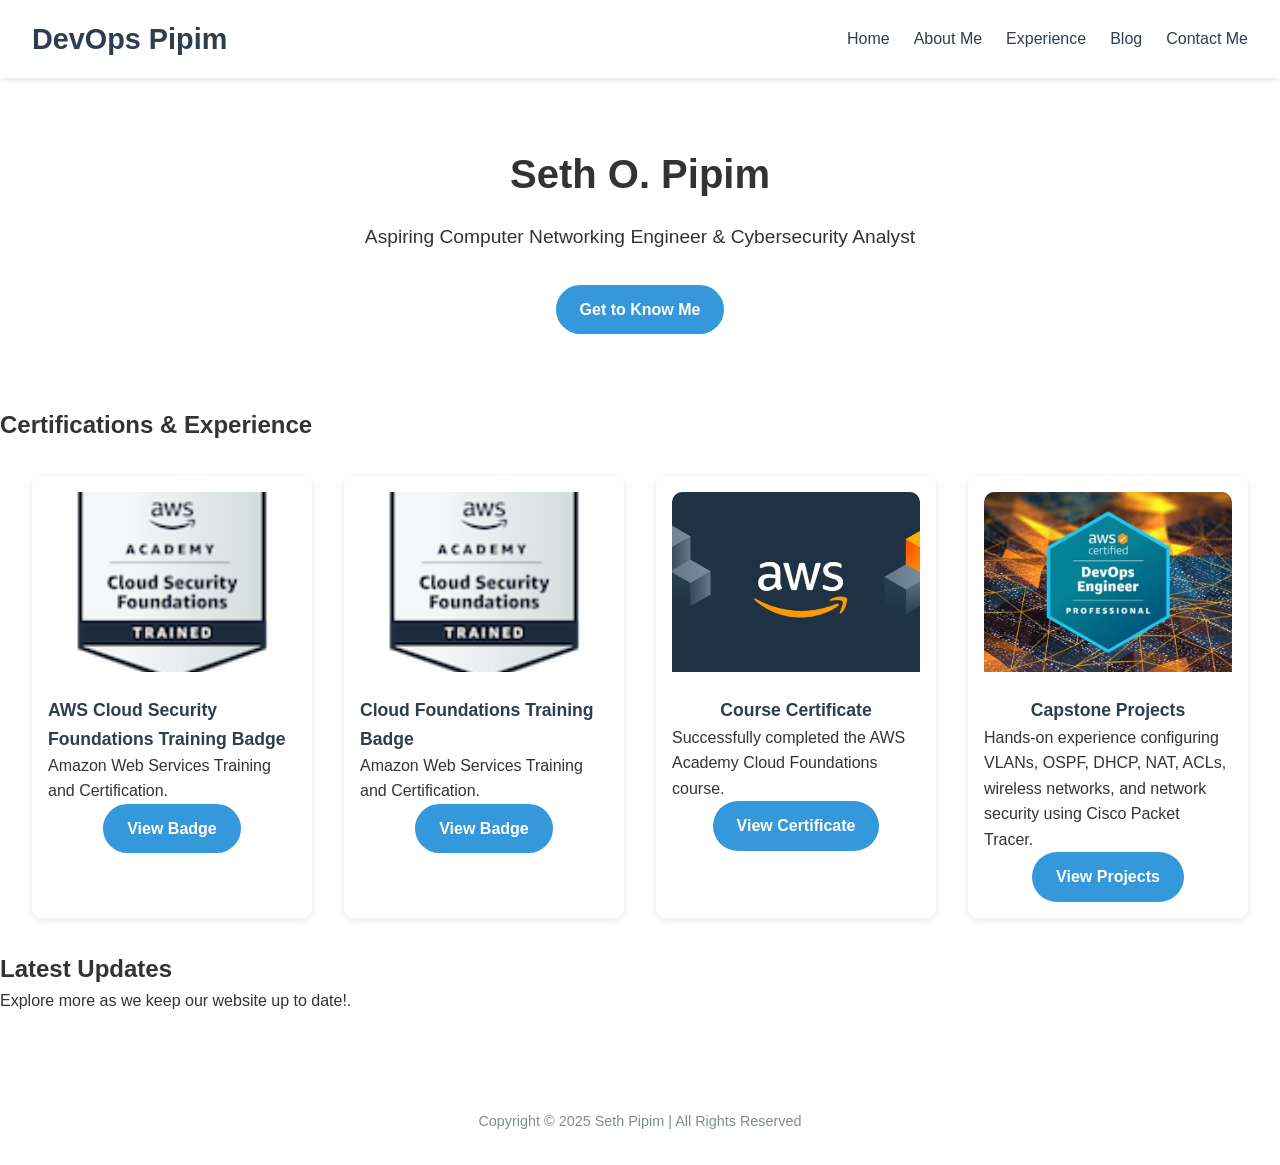
==== index.html @ a1886b6c "Add files via upload" ====
<!DOCTYPE html>
<html lang="en">
<head>
    <meta charset="UTF-8">
    <meta name="viewport" content="width=device-width, initial-scale=1.0">
    <title>My Portfolio | Home</title>
    <link rel="stylesheet" href="css/styles.css">
</head>
<body>
    <header>
        <div class="logo">DevOps Pipim</div>

    </div>

        <nav id="navbar">
            <ul>
                <li><a href="index.html">Home</a></li>
                <li><a href="about.html">About Me</a></li>
                <li><a href="experience.html">Experience</a></li>
                <li><a href="blog.html">Blog</a></li>
                <li><a href="contact.html">Contact Me</a></li>
            </ul>
        </nav>
    </header>
<main class="hero">
    <h1>Seth O. Pipim</h1>
    <p>Aspiring Computer Networking Engineer & Cybersecurity Analyst</p>
    <a href="about.html" class="btn">Get to Know Me</a>
</main>

<section class="featured-certifications">
    <h2>Certifications & Experience</h2>

    <div class="product-list">

        <!-- AWS Badge -->
        <div class="product-item">
            <img src="images/aws-badge1.jpg" alt="AWS Certified Badge">
            <h3>AWS Cloud Security Foundations Training Badge</h3>
            <p>Amazon Web Services Training and Certification.</p>
            <a href="https://www.credly.com/earner/earned/badge/8daf6d0a-c862-4500-a6c8-57380f58a74d" target="_blank" class="btn">
                View Badge
            </a>
        </div>

        <!-- Cisco Badge -->
        <div class="product-item">
            <img src="images/aws-badge.jpg" alt="Cisco Badge">
            <h3>Cloud Foundations Training Badge </h3>
            <p>Amazon Web Services Training and Certification.</p>
            <a href="https://www.credly.com/earner/earned/badge/d223d4c7-0373-4c2a-a7ab-c521e2bac5f9" target="_blank" class="btn">
                View Badge
            </a>
        </div>

        <!-- Course Certificate -->
        <div class="product-item">
            <img src="images/aws-certificate.jpg" alt="AWS Course Certificate">
            <h3>Course Certificate</h3>
            <p>Successfully completed the AWS Academy Cloud Foundations course.</p>
            <a href="certificates/AWS_Cloud_Foundations_Certificate.pdf" target="_blank" class="btn">
                View Certificate
            </a>
        </div>

        <!-- Projects -->
        <div class="product-item">
            <img src="images/network-project.jpg" alt="Networking Projects">
            <h3>Capstone Projects</h3>
            <p>Hands-on experience configuring VLANs, OSPF, DHCP, NAT, ACLs, wireless networks, and network security using Cisco Packet Tracer.</p>
            <a href="projects.html" class="btn">
                View Projects
            </a>
        </div>

    </div>
</section>

    <section class="updates">
        <h2>Latest Updates</h2>
        <p>Explore more as we keep our website up to date!.</p>
    </section>

    <footer>
        <p>Copyright &copy; 2025 Seth Pipim | All Rights Reserved</p>
    </footer>
</body>
</html>
---- css/styles.css ----
/* Seth Pipim */
/* Semester Final Project CSS */


/* Removes default margin and padding 
from elements and set box size */
* {
    margin: 0;
    padding: 0;
    box-sizing: border-box;
    font-family: 'Poppins', sans-serif;
}


/* Body styling */
body {
    background-color: #ffffff;
    color: #333;
    line-height: 1.6;
}


/* Header styling */
header {
    background: #ffffff;
    padding: 1rem 2rem;
    box-shadow: 0 2px 5px rgba(0, 0, 0, 0.1);
    display: flex;
    align-items: center;
    justify-content: space-between;
    position: sticky;
    top: 0;
    z-index: 999;
    animation: slideFadeDown 1.5s ease;
}


/* Logo styling */
.logo {
    font-size: 1.8rem;
    font-weight: 600;
    color: #2c3e50;
}


/* Navigation menu */
nav ul {
    list-style: none;
    display: flex;
    gap: 1.5rem;
}


nav a {
    text-decoration: none;
    color: #2c3e50;
    font-weight: 500;
    transition: color 0.3s ease;
}


nav a:hover {
    color: #3498db;
}


/* Main sections */
.hero, 
.about, 
.products, 
.blog, 
.contact {
    padding: 4rem 2rem;
    text-align: center;
    animation: fadeIn 2s ease;
}


/* Page headings */
.hero h1, 
.about h1, 
.products h1, 
.blog h1, 
.contact h1 {
    font-size: 2.5rem;
    margin-bottom: 1rem;
    animation: fadeInDown 1.2s ease forwards;
}


/* Paragraph styling */
.hero p {
    font-size: 1.2rem;
    margin-bottom: 2rem;
    animation: fadeIn 2s ease forwards;
}


/* Buttons */
.btn {
    background-color: #3498db;
    color: #fff;
    padding: 0.75rem 1.5rem;
    border-radius: 30px;
    text-decoration: none;
    font-weight: 600;
    position: relative;
    overflow: hidden;
    transition: background-color 0.4s, transform 0.4s;
    display: inline-block;
}


.btn:hover {
    background-color: #2980b9;
    transform: translateY(-3px);
}


/* Footer */
footer {
    background: #ffffff;
    text-align: center;
    padding: 2rem;
    margin-top: 4rem;
    font-size: 0.9rem;
    color: #7f8c8d;
    animation: fadeIn 3s ease;
}


/* Social icons */
.social-icons a {
    margin: 0 0.5rem;
    color: #2c3e50;
    font-size: 1.2rem;
    transition: color 0.3s ease;
}


.social-icons a:hover {
    color: #3498db;
}


/* Product grid */
.product-list {
    display: grid;
    grid-template-columns: repeat(auto-fit, minmax(220px, 1fr));
    gap: 2rem;
    padding: 2rem;
}


/* Product cards */
.product-item {
    background: #ffffff;
    padding: 1rem;
    border-radius: 10px;
    box-shadow: 0 2px 8px rgba(0,0,0,0.1);
    transition: transform 0.3s ease, box-shadow 0.3s ease;
    display: flex;
    flex-direction: column;
    align-items: center;
}


.product-item img {
    width: 100%;
    height: 180px;
    object-fit: cover;
    border-radius: 10px 10px 0 0;
    margin-bottom: 1rem;
}


.product-item:hover {
    transform: translateY(-5px);
    box-shadow: 0 6px 15px rgba(0,0,0,0.15);
}


.product-item h3 {
    margin-top: 0.5rem;
    font-size: 1.1rem;
    color: #2c3e50;
}


/* Blog articles */
article {
    background: #ffffff;
    margin: 2rem auto;
    padding: 2rem;
    border-radius: 10px;
    max-width: 800px;
    box-shadow: 0 2px 8px rgba(0,0,0,0.05);
}


/* ============================= */
/* CONTACT FORM CSS */
/* ============================= */


.contact form {
    max-width: 600px;
    margin: 2rem auto;
    display: flex;
    flex-direction: column;
    gap: 1rem;
    text-align: left;
    background: #ffffff;
    padding: 2rem;
    border-radius: 10px;
    box-shadow: 0 2px 8px rgba(0,0,0,0.1);
}


.contact label {
    font-weight: 600;
    color: #2c3e50;
}


.contact input,
.contact textarea {
    width: 100%;
    padding: 12px;
    border: 1px solid #ccc;
    border-radius: 8px;
    font-size: 1rem;
}


.contact input:focus,
.contact textarea:focus {
    outline: none;
    border-color: #3498db;
}


.contact button {
    background-color: #3498db;
    color: white;
    padding: 0.75rem 1.5rem;
    border: none;
    border-radius: 30px;
    font-size: 1rem;
    font-weight: 600;
    cursor: pointer;
    transition: 0.3s ease;
}


.contact button:hover {
    background-color: #2980b9;
    transform: translateY(-3px);
}


.contact h2 {
    margin-top: 3rem;
    color: #2c3e50;
}


/* Animations */

@keyframes fadeInDown {
    0% {
        opacity: 0;
        transform: translateY(-30px);
    }

    100% {
        opacity: 1;
        transform: translateY(0);
    }
}


@keyframes fadeInUp {
    0% {
        opacity: 0;
        transform: translateY(30px);
    }

    100% {
        opacity: 1;
        transform: translateY(0);
    }
}


@keyframes fadeIn {
    0% {
        opacity: 0;
    }

    100% {
        opacity: 1;
    }
}


@keyframes slideFadeDown {
    0% {
        opacity: 0;
        transform: translateY(-40px);
    }

    100% {
        opacity: 1;
        transform: translateY(0);
    }
}


/* Mobile Responsive Design */

@media (max-width: 768px) {

    nav ul {
        flex-direction: column;
        align-items: center;
        gap: 1rem;
    }


    .hero,
    .about,
    .products,
    .blog,
    .contact {
        padding: 2rem 1rem;
    }


    .logo {
        font-size: 1.5rem;
    }


    .contact form {
        width: 100%;
        padding: 1.5rem;
    }

}
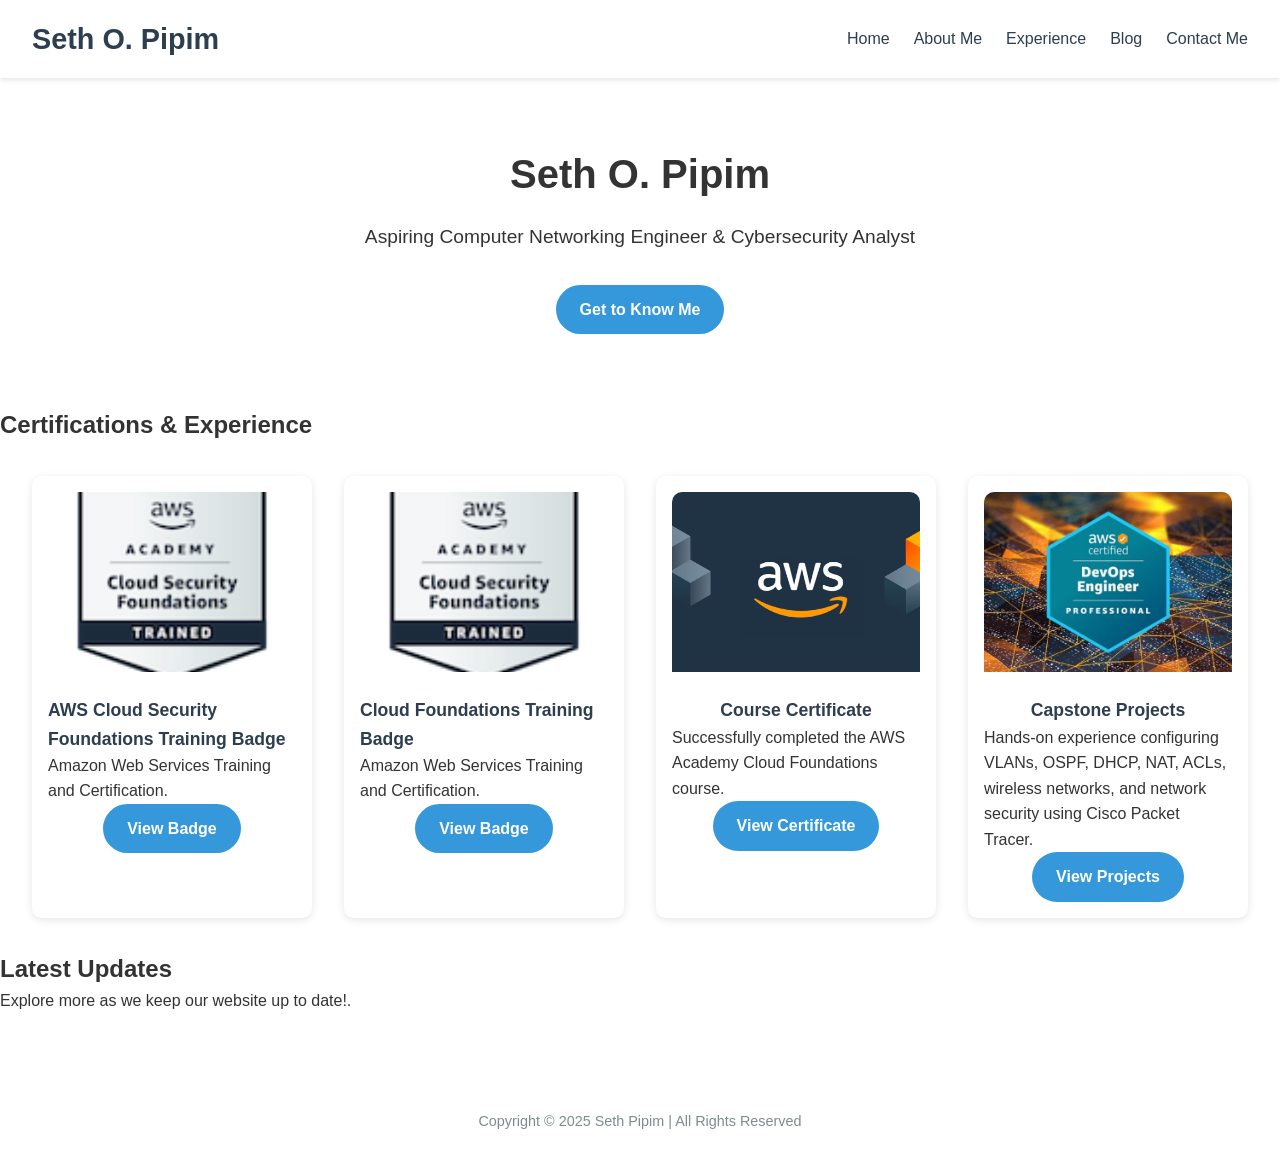
==== commit 5149a900: "header" ====
--- a/index.html
+++ b/index.html
@@ -8,9 +8,7 @@
 </head>
 <body>
     <header>
-        <div class="logo">DevOps Pipim</div>
-
-    </div>
+        <a class="logo" href="index.html" aria-label="Seth O. Pipim — Home">Seth O. Pipim</a>
 
         <nav id="navbar">
             <ul>
--- a/css/styles.css
+++ b/css/styles.css
@@ -40,6 +40,21 @@
     font-size: 1.8rem;
     font-weight: 600;
     color: #2c3e50;
+    text-decoration: none;
+    transition: color 0.3s ease;
+}
+
+
+.logo:hover {
+    color: #3498db;
+}
+
+
+.logo:focus-visible {
+    color: #3498db;
+    outline: 3px solid rgba(52, 152, 219, 0.35);
+    outline-offset: 5px;
+    border-radius: 4px;
 }
 
 
@@ -347,4 +362,4 @@
         padding: 1.5rem;
     }
 
-}+}
